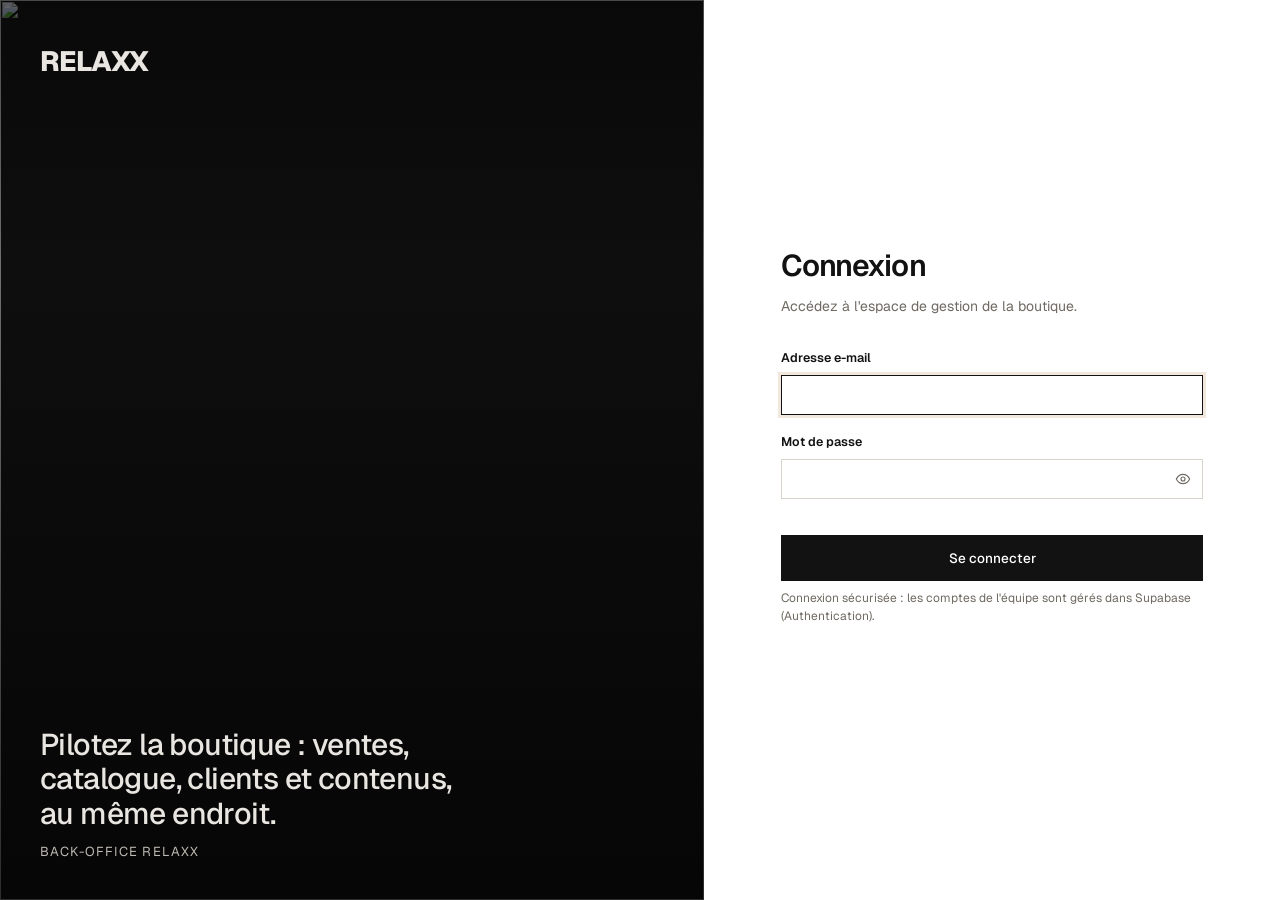
==== admin/index.html @ 0983b3f9 "Audit complet, back-office et connexion à Supabase - Back-office restauré (dossier admin/ de l'archi" ====
<!DOCTYPE html>
<html lang="fr" data-admin>
<head>
<meta charset="utf-8">
<meta name="viewport" content="width=device-width, initial-scale=1">
<meta name="robots" content="noindex, nofollow">
<title>Back-office — RELAXX</title>
<link rel="preconnect" href="https://fonts.googleapis.com">
<link rel="preconnect" href="https://fonts.gstatic.com" crossorigin>
<link href="https://fonts.googleapis.com/css2?family=Geist:wght@300;400;500;600;700;800&family=Geist+Mono:wght@400;500;600&display=swap" rel="stylesheet">
<link rel="stylesheet" href="admin.css">
</head>
<body>
<div id="app" aria-live="off"></div>
<div id="toasts" class="toasts" role="status" aria-live="polite"></div>

<script src="../relaxx-db.js"></script>
<script src="core.js"></script>
<script src="media.js"></script>
<script src="translate.js"></script>
<script src="views-sales.js"></script>
<script src="views-catalog.js"></script>
<script src="views-marketing.js"></script>
<script src="views-vitrine.js"></script>
<script src="views-instagram.js"></script>
<script src="views-settings.js"></script>
<script>RX.start();</script>
</body>
</html>
---- admin/admin.css ----
/* ==========================================================================
   RELAXX back office — same visual language as the store: Geist, black / bone,
   gold accent, square corners.
   ========================================================================== */
:root{
  --bg:#f5f4f1;--surface:#fff;--surface-2:#faf9f7;--line:#e7e3dc;--line-2:#d9d4cb;
  --text:#121212;--muted:#6f6a62;--faint:#a19b92;
  --accent:#c89564;--accent-ink:#8a5e33;--accent-soft:#f6ede3;
  --ink:#0e0e0e;--ink-text:#e9e6e2;--ink-muted:#8f8a82;--ink-line:#242424;
  --ok:#2f6b3a;--ok-soft:#e6f1e7;--warn:#9a6a12;--warn-soft:#fbf1dc;--bad:#b3261e;--bad-soft:#fbe6e4;
  --info:#285f8f;--info-soft:#e3eef8;--violet:#5b4a9b;--violet-soft:#ece8f8;--grey-soft:#efede9;
  --shadow:0 1px 2px rgba(0,0,0,.04),0 8px 24px -12px rgba(0,0,0,.12);
  --ease:cubic-bezier(.22,1,.36,1);
  --side:252px;--top:64px;
  color-scheme:light;
}
*{box-sizing:border-box}
[hidden]{display:none!important}
html,body{margin:0;height:100%}
body{background:var(--bg);color:var(--text);font:400 14px/1.5 Geist,system-ui,sans-serif;-webkit-font-smoothing:antialiased}
a{color:inherit}
button,input,select,textarea{font:inherit;color:inherit;border-radius:0}
button{cursor:pointer}
h1,h2,h3,h4{margin:0;font-weight:600;letter-spacing:-.01em}
p{margin:0}
.mono,.num{font-family:"Geist Mono",ui-monospace,monospace;font-variant-numeric:tabular-nums}
.num{white-space:nowrap}
.muted{color:var(--muted)}
.faint{color:var(--faint)}
.sr{position:absolute;width:1px;height:1px;overflow:hidden;clip:rect(0,0,0,0);white-space:nowrap}
:focus-visible{outline:2px solid var(--accent);outline-offset:2px}
::selection{background:var(--accent);color:#000}

/* ---------- login ---------- */
.login{display:grid;grid-template-columns:minmax(0,1.1fr) minmax(380px,.9fr);min-height:100vh}
.login-art{position:relative;overflow:hidden;background:#0e0e0e;color:#e9e6e2}
.login-art img{position:absolute;inset:0;width:100%;height:100%;object-fit:cover;opacity:.55}
.login-art-in{position:absolute;inset:0;display:flex;flex-direction:column;justify-content:space-between;padding:40px;background:linear-gradient(180deg,rgba(0,0,0,.35),rgba(0,0,0,0) 30%,rgba(0,0,0,.6))}
.login-brand{font-size:28px;font-weight:800;letter-spacing:-.04em}
.login-quote{max-width:440px;font-size:30px;font-weight:500;line-height:1.15;letter-spacing:-.02em}
.login-quote small{display:block;margin-top:14px;color:#bdb8b1;font-size:13px;font-weight:400;letter-spacing:.08em;text-transform:uppercase}
.login-panel{display:flex;flex-direction:column;justify-content:center;padding:48px clamp(24px,6vw,88px);background:var(--surface)}
.login-panel h1{font-size:30px;letter-spacing:-.03em}
.login-panel > p{margin:8px 0 32px;color:var(--muted)}
.login-form{display:flex;flex-direction:column;gap:18px}
.login-demo{margin-top:26px;padding:16px;border:1px dashed var(--line-2);background:var(--surface-2);font-size:13px}
.login-demo b{display:block;margin-bottom:6px}
.login-demo .btn{margin-top:10px}
.login-foot{margin-top:28px;color:var(--faint);font-size:12px}

/* ---------- shell ---------- */
.shell{display:grid;grid-template-columns:var(--side) minmax(0,1fr);min-height:100vh}
.side{position:sticky;top:0;display:flex;flex-direction:column;height:100vh;background:var(--ink);color:var(--ink-text);overflow:hidden}
.side-brand{display:flex;align-items:center;gap:12px;height:var(--top);padding:0 22px;border-bottom:1px solid var(--ink-line)}
.side-brand b{font-size:21px;font-weight:800;letter-spacing:-.045em}
.side-brand span{padding:3px 7px;border:1px solid #3a3a3a;color:var(--ink-muted);font-size:10px;font-weight:600;letter-spacing:.14em;text-transform:uppercase}
.side-nav{flex:1;overflow-y:auto;padding:14px 12px 20px;scrollbar-width:thin;scrollbar-color:#333 transparent}
.side-group{margin-top:18px}
.side-group:first-child{margin-top:4px}
.side-label{padding:0 10px 8px;color:#6f6a63;font-size:10.5px;font-weight:600;letter-spacing:.14em;text-transform:uppercase}
.side-link{position:relative;display:flex;align-items:center;gap:12px;height:38px;padding:0 10px;color:#c9c5bf;text-decoration:none;font-size:13.5px;transition:background-color .2s,color .2s}
.side-link svg{flex:none;width:18px;height:18px;opacity:.8}
.side-link:hover{background:#171717;color:#fff}
.side-link.is-active{background:#1d1d1d;color:#fff}
.side-link.is-active::before{content:"";position:absolute;left:0;top:8px;bottom:8px;width:2px;background:var(--accent)}
.side-count{margin-left:auto;min-width:22px;padding:1px 6px;background:var(--accent);color:#000;font-size:11px;font-weight:600;text-align:center}
.side-count.is-quiet{background:#262626;color:#bdb8b1}
.side-foot{padding:14px 22px 18px;border-top:1px solid var(--ink-line);font-size:12px;color:var(--ink-muted)}
.side-status{display:flex;align-items:center;gap:8px;color:#d9d5cf}
.dot{display:inline-block;width:8px;height:8px;background:var(--ok)}
.dot.is-warn{background:#e0a33a}
.main{min-width:0;display:flex;flex-direction:column}
.top{position:sticky;top:0;z-index:40;display:flex;align-items:center;gap:14px;height:var(--top);padding:0 28px;background:color-mix(in srgb,var(--bg) 88%,transparent);backdrop-filter:blur(10px);border-bottom:1px solid var(--line)}
.top-burger{display:none}
.top-search{display:flex;align-items:center;gap:10px;width:min(440px,100%);height:40px;padding:0 12px;border:1px solid var(--line);background:var(--surface);color:var(--muted);text-align:left}
.top-search:hover{border-color:var(--line-2)}
.top-search svg{width:16px;height:16px}
.top-search kbd{margin-left:auto}
kbd{padding:1px 6px;border:1px solid var(--line-2);background:var(--surface-2);color:var(--muted);font:500 11px "Geist Mono",monospace}
.top-r{display:flex;align-items:center;gap:8px;margin-left:auto}
.icon-btn{position:relative;display:grid;place-items:center;width:40px;height:40px;border:1px solid transparent;background:none;color:var(--text)}
.icon-btn:hover{border-color:var(--line);background:var(--surface)}
.icon-btn svg{width:19px;height:19px}
.icon-btn .badge-dot{position:absolute;top:1px;right:0;min-width:17px;height:17px;padding:0 4px;border:2px solid var(--surface);border-radius:9px;background:var(--bad);color:#fff;font-size:9.5px;font-weight:700;line-height:13px;text-align:center;pointer-events:none}
.me{display:flex;align-items:center;gap:10px;height:40px;padding:0 10px 0 4px;border:1px solid transparent;background:none}
.me:hover{border-color:var(--line);background:var(--surface)}
.avatar{display:grid;place-items:center;flex:none;width:32px;height:32px;background:var(--accent);color:#000;font-size:12px;font-weight:700}
.avatar.is-lg{width:56px;height:56px;font-size:18px}
.me-txt{text-align:left;line-height:1.2}
.me-txt b{display:block;font-size:13px;font-weight:600}
.me-txt span{color:var(--muted);font-size:11.5px}
.content{flex:1;width:100%;max-width:1480px;margin:0 auto;padding:28px 28px 60px}

/* ---------- page header ---------- */
.ph{display:flex;align-items:flex-end;justify-content:space-between;gap:20px;flex-wrap:wrap;margin-bottom:24px}
.ph h1{font-size:28px;letter-spacing:-.03em}
.ph p{margin-top:6px;color:var(--muted)}
.ph-actions{display:flex;align-items:center;gap:10px;flex-wrap:wrap}
.crumb{display:flex;align-items:center;gap:8px;margin-bottom:10px;color:var(--muted);font-size:13px}
.crumb a{text-decoration:none}
.crumb a:hover{color:var(--text)}

/* ---------- buttons & inputs ---------- */
.btn{display:inline-flex;align-items:center;justify-content:center;gap:8px;height:40px;padding:0 16px;border:1px solid var(--line-2);background:var(--surface);color:var(--text);font-size:13.5px;font-weight:500;white-space:nowrap;text-decoration:none;transition:background-color .2s,border-color .2s,color .2s}
.btn:hover{border-color:var(--text)}
.btn svg{width:16px;height:16px}
.btn.is-primary{border-color:var(--text);background:var(--text);color:var(--surface)}
.btn.is-primary:hover{opacity:.88}
.btn.is-accent{border-color:var(--accent);background:var(--accent);color:#000}
.btn.is-danger{border-color:var(--bad);background:var(--bad);color:#fff}
.btn.is-ghost-danger{color:var(--bad)}
.btn.is-ghost-danger:hover{border-color:var(--bad)}
.btn.is-sm{height:32px;padding:0 11px;font-size:12.5px}
.btn.is-block{width:100%}
.btn[disabled]{opacity:.45;cursor:not-allowed}
.link{padding:0;border:0;background:none;color:var(--text);text-decoration:underline;text-underline-offset:3px;text-decoration-color:var(--line-2)}
.link:hover{text-decoration-color:currentColor}
.field{display:flex;flex-direction:column;gap:7px;min-width:0}
.field > span,.field legend{font-size:12.5px;font-weight:600;color:var(--text)}
.field small{color:var(--muted);font-size:12px}
.input,.select,.textarea{width:100%;height:40px;padding:0 12px;border:1px solid var(--line-2);background:var(--surface);color:var(--text);transition:border-color .2s,box-shadow .2s}
.textarea{height:auto;min-height:110px;padding:10px 12px;line-height:1.55;resize:vertical}
.select{padding-right:34px;-webkit-appearance:none;appearance:none;background:var(--surface) url("data:image/svg+xml,%3Csvg xmlns='http://www.w3.org/2000/svg' viewBox='0 0 12 12'%3E%3Cpath d='m3 4.5 3 3 3-3' fill='none' stroke='%23888' stroke-width='1.4'/%3E%3C/svg%3E") no-repeat right 11px center/12px}
.input:focus,.select:focus,.textarea:focus{outline:none;border-color:var(--text);box-shadow:0 0 0 3px color-mix(in srgb,var(--accent) 22%,transparent)}
.input[aria-invalid="true"],.textarea[aria-invalid="true"]{border-color:var(--bad)}
.input-wrap{position:relative;display:flex;align-items:center}
.input-wrap svg{position:absolute;left:11px;width:16px;height:16px;color:var(--muted);pointer-events:none}
.input-wrap .input{padding-left:34px}
.input-suffix{position:relative}
.input-suffix .input{padding-right:64px}
.input-suffix span{position:absolute;right:12px;top:50%;transform:translateY(-50%);color:var(--muted);font-size:12px;font-weight:600}
.err{color:var(--bad);font-size:12px}
.form-grid{display:grid;grid-template-columns:repeat(2,minmax(0,1fr));gap:18px 20px}
.form-grid .full{grid-column:1/-1}
.form-grid.is-3{grid-template-columns:repeat(3,minmax(0,1fr))}
.switch{position:relative;display:inline-flex;align-items:center;gap:12px;cursor:pointer;user-select:none}
.switch input{position:absolute;opacity:0;width:1px;height:1px}
.switch i{position:relative;flex:none;width:40px;height:22px;background:var(--line-2);transition:background-color .2s}
.switch i::after{content:"";position:absolute;top:3px;left:3px;width:16px;height:16px;background:#fff;transition:transform .25s var(--ease)}
.switch input:checked + i{background:var(--ok)}
.switch input:checked + i::after{transform:translateX(18px)}
.switch input:focus-visible + i{outline:2px solid var(--accent);outline-offset:2px}
.switch b{font-weight:500}
.check{display:inline-flex;align-items:center;gap:8px;cursor:pointer}
.check input{width:16px;height:16px;margin:0;accent-color:var(--text)}
.seg{display:inline-flex;border:1px solid var(--line-2);background:var(--surface)}
.seg button{height:34px;padding:0 13px;border:0;border-right:1px solid var(--line);background:none;color:var(--muted);font-size:12.5px;font-weight:500}
.seg button:last-child{border-right:0}
.seg button[aria-pressed="true"]{background:var(--text);color:var(--surface)}

/* ---------- cards & layout ---------- */
.grid{display:grid;gap:18px}
.g-2{grid-template-columns:repeat(2,minmax(0,1fr))}
.g-3{grid-template-columns:repeat(3,minmax(0,1fr))}
.g-4{grid-template-columns:repeat(4,minmax(0,1fr))}
.g-main{grid-template-columns:minmax(0,1fr) 360px}
.g-main-wide{grid-template-columns:minmax(0,1fr) 400px}
.span-2{grid-column:span 2}
.card{border:1px solid var(--line);background:var(--surface)}
.card-h{display:flex;align-items:center;justify-content:space-between;gap:12px;min-height:56px;padding:14px 18px;border-bottom:1px solid var(--line)}
.card-h h2,.card-h h3{font-size:15px}
.card-h p{color:var(--muted);font-size:12.5px}
.card-b{padding:18px}
.card-b.is-flush{padding:0}
.card-f{display:flex;justify-content:flex-end;gap:10px;padding:14px 18px;border-top:1px solid var(--line);background:var(--surface-2)}
.stack{display:flex;flex-direction:column;gap:18px}
.row{display:flex;align-items:center;gap:10px}
.row.is-between{justify-content:space-between}
.row.is-wrap{flex-wrap:wrap}
.hr{height:1px;margin:16px 0;background:var(--line)}
.kv{display:grid;grid-template-columns:130px minmax(0,1fr);gap:10px 14px;font-size:13.5px}
.kv dt{color:var(--muted)}
.kv dd{margin:0;overflow-wrap:anywhere}

/* ---------- KPI ---------- */
.kpi{position:relative;display:flex;flex-direction:column;gap:6px;min-height:132px;padding:18px;border:1px solid var(--line);background:var(--surface);overflow:hidden}
.kpi-l{display:flex;align-items:center;gap:8px;color:var(--muted);font-size:12.5px;font-weight:500}
.kpi-l svg{width:16px;height:16px}
.kpi-v{font-size:27px;font-weight:600;letter-spacing:-.03em;line-height:1.15}
.kpi-v small{color:var(--muted);font-size:14px;font-weight:500;letter-spacing:0}
.kpi-d{display:flex;align-items:center;gap:6px;font-size:12px;color:var(--muted)}
.delta{display:inline-flex;align-items:center;gap:3px;padding:1px 6px;font-weight:600;font-size:12px}
.delta.is-up{background:var(--ok-soft);color:var(--ok)}
.delta.is-down{background:var(--bad-soft);color:var(--bad)}
.delta.is-flat{background:var(--grey-soft);color:var(--muted)}
.kpi-spark{position:absolute;right:0;bottom:0;width:48%;height:54px;opacity:.9}
.kpi.is-ink{border-color:var(--ink);background:var(--ink);color:var(--ink-text)}
.kpi.is-ink .kpi-l,.kpi.is-ink .kpi-d{color:#a8a39b}

/* ---------- badges ---------- */
.badge{display:inline-flex;align-items:center;gap:6px;height:24px;padding:0 9px;font-size:12px;font-weight:600;white-space:nowrap}
.badge::before{content:"";width:6px;height:6px;background:currentColor}
.badge.is-plain::before{display:none}
.t-warn{background:var(--warn-soft);color:var(--warn)}
.t-info{background:var(--info-soft);color:var(--info)}
.t-accent{background:var(--accent-soft);color:var(--accent-ink)}
.t-violet{background:var(--violet-soft);color:var(--violet)}
.t-ok{background:var(--ok-soft);color:var(--ok)}
.t-bad{background:var(--bad-soft);color:var(--bad)}
.t-muted{background:var(--grey-soft);color:var(--muted)}
.t-ink{background:var(--text);color:var(--surface)}
.chip{display:inline-flex;align-items:center;gap:6px;height:26px;padding:0 9px;border:1px solid var(--line-2);background:var(--surface);font-size:12px}
.stars{display:inline-flex;gap:1px;color:var(--accent);font-size:13px;letter-spacing:1px;white-space:nowrap}
.stars i{color:var(--line-2);font-style:normal}

/* ---------- tables ---------- */
.toolbar{display:flex;align-items:center;gap:10px;flex-wrap:wrap;padding:14px 18px;border-bottom:1px solid var(--line)}
.toolbar .input-wrap{flex:1 1 260px;max-width:380px}
.toolbar .select{width:auto;min-width:150px}
.tabs{display:flex;gap:2px;padding:0 12px;border-bottom:1px solid var(--line);overflow-x:auto;scrollbar-width:none}
.tabs button{position:relative;display:flex;align-items:center;gap:8px;height:48px;padding:0 12px;border:0;background:none;color:var(--muted);font-weight:500;white-space:nowrap}
.tabs button:hover{color:var(--text)}
.tabs button[aria-selected="true"]{color:var(--text)}
.tabs button[aria-selected="true"]::after{content:"";position:absolute;left:8px;right:8px;bottom:-1px;height:2px;background:var(--text)}
.tabs .n{padding:0 6px;background:var(--grey-soft);color:var(--muted);font-size:11.5px;font-weight:600}
.table-wrap{overflow-x:auto}
table.t{width:100%;border-collapse:collapse;font-size:13.5px}
.t th{position:sticky;top:0;height:42px;padding:0 14px;border-bottom:1px solid var(--line);background:var(--surface-2);color:var(--muted);font-size:11.5px;font-weight:600;letter-spacing:.06em;text-align:left;text-transform:uppercase;white-space:nowrap}
.t th.is-sort{cursor:pointer;user-select:none}
.t th.is-sort:hover{color:var(--text)}
.t th .arr{margin-left:4px;opacity:.7}
.t td{height:58px;padding:8px 14px;border-bottom:1px solid var(--line);vertical-align:middle}
.t tbody tr{transition:background-color .15s}
.t tbody tr.is-link{cursor:pointer}
.t tbody tr:hover{background:var(--surface-2)}
.t tbody tr.is-sel{background:var(--accent-soft)}
.t .r{text-align:right}
.t .num,.t td.r{white-space:nowrap}
.t .c{text-align:center}
.t .w0{width:1%;white-space:nowrap}
.t tr:last-child td{border-bottom:0}
.cell{display:flex;align-items:center;gap:12px;min-width:0}
.cell b{display:block;font-weight:600;white-space:nowrap;overflow:hidden;text-overflow:ellipsis}
.cell small{display:block;color:var(--muted);font-size:12px;white-space:nowrap;overflow:hidden;text-overflow:ellipsis}
.cell-txt{min-width:0}
.thumb{flex:none;width:40px;height:50px;object-fit:cover;background:var(--grey-soft)}
.thumb.is-sm{width:32px;height:40px}
.thumb.is-lg{width:64px;height:80px}
.empty{padding:56px 24px;color:var(--muted);text-align:center}
.empty svg{width:34px;height:34px;margin-bottom:10px;opacity:.5}
.empty b{display:block;margin-bottom:4px;color:var(--text);font-size:15px}
.pager{display:flex;align-items:center;justify-content:space-between;gap:12px;padding:12px 18px;border-top:1px solid var(--line);color:var(--muted);font-size:13px}
.pager-btns{display:flex;gap:6px}
.bulk{display:flex;align-items:center;gap:10px;flex-wrap:wrap;padding:10px 18px;border-bottom:1px solid var(--line);background:var(--accent-soft);font-size:13px}
.bulk[hidden]{display:none}
.bulk b{margin-right:6px}
.stock-pill{display:inline-flex;min-width:34px;justify-content:center;padding:2px 6px;font:600 12px "Geist Mono",monospace}

/* ---------- lists ---------- */
.list{margin:0;padding:0;list-style:none}
.list > li{display:flex;align-items:center;gap:12px;padding:12px 18px;border-bottom:1px solid var(--line)}
.list > li:last-child{border-bottom:0}
.list .grow{flex:1;min-width:0}
.todo{display:flex;align-items:center;gap:14px;width:100%;padding:14px 18px;border:0;border-bottom:1px solid var(--line);background:none;text-align:left;text-decoration:none;transition:background-color .15s}
.todo:hover{background:var(--surface-2)}
.todo:last-child{border-bottom:0}
.todo-n{display:grid;place-items:center;flex:none;min-width:40px;height:40px;padding:0 8px;font:600 16px "Geist Mono",monospace}
.todo b{display:block;font-weight:600}
.todo small{color:var(--muted);font-size:12.5px}
.todo .arrow{margin-left:auto;color:var(--faint)}
.bar-row{display:grid;grid-template-columns:130px minmax(0,1fr) 110px;align-items:center;gap:12px;padding:8px 0;font-size:13px}
.bar-row .bar{height:8px;background:var(--grey-soft);overflow:hidden}
.bar-row .bar i{display:block;height:100%;background:var(--text)}
.bar-row .v{text-align:right}
.legend{display:flex;flex-wrap:wrap;gap:8px 16px;font-size:12.5px;color:var(--muted)}
.legend span{display:inline-flex;align-items:center;gap:7px}
.legend i{width:10px;height:10px}

/* ---------- timeline ---------- */
.tl{position:relative;margin:0;padding:0 0 0 22px;list-style:none}
.tl::before{content:"";position:absolute;left:5px;top:6px;bottom:6px;width:1px;background:var(--line-2)}
.tl li{position:relative;padding:0 0 18px}
.tl li:last-child{padding-bottom:0}
.tl li::before{content:"";position:absolute;left:-21px;top:5px;width:9px;height:9px;border:2px solid var(--surface);background:var(--muted);box-shadow:0 0 0 1px var(--line-2)}
.tl li.is-on::before{background:var(--accent)}
.tl li.is-note::before{background:var(--info)}
.tl b{font-weight:600}
.tl small{display:block;color:var(--muted);font-size:12px}
.tl p{margin-top:6px;padding:10px 12px;background:var(--surface-2);border:1px solid var(--line);font-size:13px;white-space:pre-line}

/* ---------- charts ---------- */
.chart{position:relative;width:100%}
.chart svg{display:block;width:100%;height:100%;overflow:visible}
.chart .grid-l{stroke:var(--line);stroke-width:1}
.chart .axis{fill:var(--faint);font:500 11px "Geist Mono",monospace}
.chart .hover-l{stroke:var(--text);stroke-width:1;stroke-dasharray:3 3}
.chart-tip{position:absolute;z-index:5;min-width:150px;padding:10px 12px;border:1px solid var(--line-2);background:var(--surface);box-shadow:var(--shadow);font-size:12.5px;pointer-events:none;transform:translate(-50%,-110%);opacity:0;transition:opacity .12s}
.chart-tip.is-on{opacity:1}
.chart-tip b{display:block;margin-bottom:4px}
.chart-tip div{display:flex;justify-content:space-between;gap:14px}
.donut-wrap{display:grid;grid-template-columns:150px minmax(0,1fr);align-items:center;gap:22px}
.donut-center{font-size:12px;fill:var(--muted);text-anchor:middle}
.donut-total{font:600 18px Geist,sans-serif;fill:var(--text);text-anchor:middle}

/* ---------- overlays ---------- */
.scrim{position:fixed;inset:0;z-index:200;background:rgba(10,10,10,.45);opacity:0;transition:opacity .25s}
.scrim.is-on{opacity:1}
.modal{position:fixed;left:50%;top:50%;z-index:210;display:flex;flex-direction:column;width:min(560px,calc(100vw - 32px));max-height:calc(100vh - 48px);border:1px solid var(--line);background:var(--surface);box-shadow:var(--shadow);transform:translate(-50%,-46%);opacity:0;transition:transform .3s var(--ease),opacity .2s}
.modal.is-lg{width:min(860px,calc(100vw - 32px))}
.modal.is-on{transform:translate(-50%,-50%);opacity:1}
.modal-h{display:flex;align-items:center;justify-content:space-between;gap:12px;padding:18px 20px;border-bottom:1px solid var(--line)}
.modal-h h2{font-size:17px}
.modal-b{padding:20px;overflow-y:auto}
.modal-f{display:flex;justify-content:flex-end;gap:10px;padding:14px 20px;border-top:1px solid var(--line);background:var(--surface-2)}
.menu{position:fixed;z-index:220;min-width:220px;padding:6px;border:1px solid var(--line);background:var(--surface);box-shadow:var(--shadow)}
.menu a,.menu button{display:flex;align-items:center;gap:10px;width:100%;height:36px;padding:0 10px;border:0;background:none;text-align:left;text-decoration:none;font-size:13.5px}
.menu a:hover,.menu button:hover{background:var(--surface-2)}
.menu svg{width:16px;height:16px;color:var(--muted)}
.menu hr{margin:6px 0;border:0;border-top:1px solid var(--line)}
.menu .menu-h{padding:8px 10px 10px;border-bottom:1px solid var(--line);margin-bottom:6px}
.menu .menu-h b{display:block}
.menu .menu-h span{color:var(--muted);font-size:12px}
.notif{width:380px;max-height:70vh;overflow:auto;padding:0}
.notif-h{display:flex;justify-content:space-between;align-items:center;padding:14px 16px;border-bottom:1px solid var(--line)}
.notif a{height:auto;align-items:flex-start;padding:12px 16px;border-bottom:1px solid var(--line)}
.notif a:last-child{border-bottom:0}
.notif .ic{display:grid;place-items:center;flex:none;width:32px;height:32px}
.notif small{display:block;color:var(--muted);font-size:12px}
.toasts{position:fixed;right:20px;bottom:20px;z-index:300;display:flex;flex-direction:column;gap:10px;pointer-events:none}
.toast{display:flex;align-items:center;gap:12px;min-width:280px;max-width:420px;padding:13px 16px;background:var(--ink);color:var(--ink-text);box-shadow:var(--shadow);font-size:13.5px;pointer-events:auto;animation:toast-in .35s var(--ease)}
.toast.is-out{animation:toast-out .25s ease forwards}
.toast i{flex:none;width:8px;height:8px;background:var(--ok)}
.toast.is-bad i{background:var(--bad)}
.toast.is-info i{background:var(--accent)}
.toast a{margin-left:auto;color:var(--accent);font-weight:600;text-decoration:none}
@keyframes toast-in{from{opacity:0;transform:translateY(10px)}}
@keyframes toast-out{to{opacity:0;transform:translateY(6px)}}
.palette{top:14vh;transform:translate(-50%,-10px);width:min(640px,calc(100vw - 32px))}
.palette.is-on{transform:translate(-50%,0)}
.palette-in{display:flex;align-items:center;gap:10px;padding:0 16px;border-bottom:1px solid var(--line)}
.palette-in svg{width:18px;height:18px;color:var(--muted)}
.palette-in input{flex:1;height:56px;border:0;background:none;font-size:16px;outline:none}
.palette-list{max-height:52vh;overflow-y:auto;padding:6px}
.palette-g{padding:10px 10px 6px;color:var(--faint);font-size:11px;font-weight:600;letter-spacing:.12em;text-transform:uppercase}
.palette-list a{display:flex;align-items:center;gap:12px;padding:9px 10px;text-decoration:none}
.palette-list a[aria-selected="true"]{background:var(--surface-2);box-shadow:inset 2px 0 0 var(--accent)}
.palette-list a small{margin-left:auto;color:var(--muted);font-size:12px}

/* ---------- product editor ---------- */
.img-drop{position:relative;display:grid;grid-template-columns:150px minmax(0,1fr);gap:18px;align-items:start}
.img-prev{width:150px;aspect-ratio:4/5;object-fit:cover;background:var(--grey-soft)}
.img-picks{display:grid;grid-template-columns:repeat(auto-fill,minmax(52px,1fr));gap:6px;max-height:172px;overflow:auto}
.img-picks button{padding:0;border:2px solid transparent;background:none;aspect-ratio:4/5}
.img-picks button[aria-pressed="true"]{border-color:var(--accent)}
.img-picks img{width:100%;height:100%;object-fit:cover}
.sizes{display:grid;grid-template-columns:repeat(auto-fill,minmax(86px,1fr));gap:10px}
.size-in{display:flex;flex-direction:column;gap:6px}
.size-in span{font:600 12px "Geist Mono",monospace;color:var(--muted)}
.preview-card{border:1px solid var(--line);background:#fff;color:#111}
.preview-card img{display:block;width:100%;aspect-ratio:320/390;object-fit:cover}
.preview-card .pc-info{padding:18px 10px 16px;text-align:center}
.preview-card .pc-name{font-size:12.5px;font-weight:500;letter-spacing:.2em;text-transform:uppercase}
.preview-card .pc-price{margin-top:8px;color:#5f5f5f;font-size:12px;letter-spacing:.14em}
.preview-card .pc-price s{margin-left:6px;color:#a9a9a9}
.preview-card .pc-tag{position:absolute;top:12px;left:12px;padding:6px 10px;background:#000;color:#fff;font-size:10.5px;font-weight:600;text-transform:uppercase}
.margin-box{display:flex;flex-wrap:wrap;gap:12px 22px;padding:12px 14px;background:var(--surface-2);border:1px solid var(--line);font-size:13px}
.margin-box b{display:block;font-size:16px}
.sticky-save{position:sticky;bottom:0;z-index:30;display:flex;align-items:center;justify-content:space-between;gap:12px;margin-top:22px;padding:14px 18px;border:1px solid var(--line);background:color-mix(in srgb,var(--surface) 92%,transparent);backdrop-filter:blur(8px);box-shadow:var(--shadow)}
.sticky-save[hidden]{display:none}

/* ---------- inventory ---------- */
.inv-in{width:64px;height:34px;padding:0 6px;border:1px solid var(--line-2);background:var(--surface);text-align:center;font:500 13px "Geist Mono",monospace}
.inv-in.is-zero{border-color:var(--bad);color:var(--bad)}
.inv-in.is-low{border-color:var(--warn);color:var(--warn)}
.inv-in.is-dirty{box-shadow:inset 0 -2px 0 var(--accent)}
.inv-na{color:var(--faint);text-align:center}

/* ---------- reviews ---------- */
.rev{display:grid;grid-template-columns:64px minmax(0,1fr) auto;gap:16px;padding:18px;border-bottom:1px solid var(--line)}
.rev:last-child{border-bottom:0}
.rev h3{margin:6px 0 4px;font-size:15px}
.rev-text{color:var(--text);font-size:13.5px;line-height:1.6;white-space:pre-line}
.rev-meta{margin-top:8px;color:var(--muted);font-size:12.5px}
.rev-reply{margin-top:12px;padding:10px 12px;border-left:2px solid var(--accent);background:var(--surface-2);font-size:13px}
.rev-reply b{display:block;margin-bottom:3px;font-size:12px;letter-spacing:.06em;text-transform:uppercase;color:var(--accent-ink)}
.rev-actions{display:flex;flex-direction:column;gap:6px;align-items:stretch;min-width:140px}

/* ---------- settings ---------- */
.set-grid{grid-template-columns:220px minmax(0,1fr);align-items:start}
.set-nav{position:sticky;top:calc(var(--top) + 20px);display:flex;flex-direction:column;border:1px solid var(--line);background:var(--surface)}
.set-nav a{display:flex;align-items:center;gap:10px;padding:12px 14px;border-bottom:1px solid var(--line);text-decoration:none;font-size:13.5px}
.set-nav a:last-child{border-bottom:0}
.set-nav a:hover{background:var(--surface-2)}
.set-nav a.is-on{box-shadow:inset 2px 0 0 var(--accent);font-weight:600}
.method{display:grid;grid-template-columns:44px minmax(0,1fr) auto;gap:16px;align-items:start;padding:18px;border-bottom:1px solid var(--line)}
.method:last-child{border-bottom:0}
.method-ic{display:grid;place-items:center;width:44px;height:44px;background:var(--surface-2);border:1px solid var(--line);font:700 11px "Geist Mono",monospace}
.method h3{font-size:14.5px}
.method p{color:var(--muted);font-size:13px;margin-top:3px}
.method .sub{display:flex;flex-wrap:wrap;gap:16px;margin-top:14px}
.perm-t td,.perm-t th{text-align:center}
.perm-t td:first-child,.perm-t th:first-child{text-align:left}
.yes{color:var(--ok);font-weight:700}
.no{color:var(--faint)}
.part{color:var(--warn);font-weight:600}
.notice{display:flex;gap:12px;padding:14px 16px;border:1px solid var(--line);background:var(--surface-2);font-size:13px;line-height:1.55}
.notice svg{flex:none;width:18px;height:18px;margin-top:1px;color:var(--accent)}
.notice.is-warn{border-color:color-mix(in srgb,var(--warn) 40%,var(--line));background:var(--warn-soft)}
.notice.is-warn svg{color:var(--warn)}
.ann-preview{display:flex;justify-content:center;align-items:center;height:34px;background:#0e0e0e;color:#e9e6e2;font:500 11.5px Geist,sans-serif;letter-spacing:.08em;text-transform:uppercase}
.progress{height:6px;background:var(--grey-soft);overflow:hidden}
.progress i{display:block;height:100%;background:var(--text)}

/* ---------- invoice (print) ---------- */
.invoice{padding:8px;color:#111;background:#fff;font-size:13px}
.invoice-h{display:flex;justify-content:space-between;gap:20px;padding-bottom:18px;border-bottom:2px solid #111}
.invoice-h b.brand{font-size:26px;font-weight:800;letter-spacing:-.04em}
.invoice table{width:100%;margin-top:18px;border-collapse:collapse}
.invoice th,.invoice td{padding:9px 6px;border-bottom:1px solid #ddd;text-align:left}
.invoice .r{text-align:right}
.invoice-tot{width:280px;margin:14px 0 0 auto}
.invoice-tot div{display:flex;justify-content:space-between;padding:4px 0}
.invoice-tot .big{margin-top:6px;padding-top:8px;border-top:2px solid #111;font-size:16px;font-weight:700}
@media print{
  body.printing > *:not(.print-root){display:none!important}
  body.printing .print-root{display:block!important;position:static}
  body.printing{background:#fff}
}
.print-root{display:none}

/* ---------- responsive ---------- */
@media (max-width:1280px){.g-4{grid-template-columns:repeat(2,minmax(0,1fr))}.g-main,.g-main-wide{grid-template-columns:minmax(0,1fr)}}
@media (max-width:1024px){
  .shell{grid-template-columns:minmax(0,1fr)}
  .side{position:fixed;left:0;top:0;z-index:150;width:var(--side);transform:translateX(-100%);transition:transform .3s var(--ease)}
  .shell.nav-open .side{transform:none;box-shadow:var(--shadow)}
  .shell.nav-open::after{content:"";position:fixed;inset:0;z-index:140;background:rgba(0,0,0,.4)}
  .top-burger{display:grid}
  .g-3{grid-template-columns:minmax(0,1fr)}
  .login{grid-template-columns:minmax(0,1fr)}
  .login-art{display:none}
}
@media (max-width:760px){
  .content{padding:20px 14px 60px}
  .top{padding:0 12px}
  .top-search span,.top-search kbd,.me-txt,.top-r .btn span{display:none}
  .top-r{gap:2px}
  .top-r .btn{padding:0 10px}
  .top-search{width:40px;padding:0;justify-content:center;border-color:transparent;background:none}
  .g-2,.g-4,.form-grid,.form-grid.is-3,.set-grid{grid-template-columns:minmax(0,1fr)}
  .set-nav{position:static}
  .span-2{grid-column:auto}
  .ph h1{font-size:23px}
  .donut-wrap{grid-template-columns:minmax(0,1fr)}
  .rev{grid-template-columns:48px minmax(0,1fr)}
  .rev-actions{grid-column:1/-1;flex-direction:row;flex-wrap:wrap}
  .img-drop{grid-template-columns:minmax(0,1fr)}
  .bar-row{grid-template-columns:90px minmax(0,1fr) 90px}
  .notif{width:calc(100vw - 24px)}
}
@media (prefers-reduced-motion:reduce){*{animation-duration:.01ms!important;transition-duration:.01ms!important}}

/* ---------- Vitrine › Instagram ---------- */
.ig-steps{margin:0;padding-left:20px;display:flex;flex-direction:column;gap:10px;font-size:13.5px;line-height:1.6;color:var(--muted)}
.ig-steps b{color:var(--text)}
.ig-steps a{color:var(--text);text-decoration:underline;text-underline-offset:3px}
[data-ig-mode]{flex-wrap:wrap;max-width:100%;align-self:flex-start}
[data-ig-mode] button{height:auto;min-height:34px;padding:7px 13px;text-align:left}
.ig-meta{display:grid;grid-template-columns:repeat(3,minmax(0,1fr));gap:1px;background:var(--line);border:1px solid var(--line)}
.ig-meta > *{display:flex;flex-direction:column;gap:6px;padding:12px 14px;background:var(--surface);min-width:0}
.ig-meta span{font-size:12px;color:var(--muted)}
.ig-meta b{font-weight:600}
.ig-meta .select{height:34px}
.ig-posts{display:grid;grid-template-columns:repeat(auto-fill,minmax(150px,1fr));gap:12px}
.ig-post{border:1px solid var(--line);background:var(--surface);min-width:0}
.ig-post.is-hidden .ig-post-img img{opacity:.3;filter:grayscale(1)}
.ig-post-img{position:relative;display:block;aspect-ratio:1;background:var(--grey-soft);overflow:hidden}
.ig-post-img img{width:100%;height:100%;object-fit:cover;transition:opacity .2s}
.ig-pos{position:absolute;top:6px;left:6px;display:grid;place-items:center;min-width:22px;height:22px;padding:0 5px;background:var(--text);color:var(--surface);font-size:11.5px;font-weight:700}
.ig-post-b{padding:8px 10px 10px}
.ig-cap{margin:4px 0 0;font-size:12px;line-height:1.45;color:var(--muted);display:-webkit-box;-webkit-line-clamp:2;-webkit-box-orient:vertical;overflow:hidden}
.ig-slot{display:grid;grid-template-columns:18px 92px minmax(0,1fr);gap:14px;align-items:start;padding:16px 0;border-top:1px solid var(--line)}
.ig-slot:first-child{padding-top:0;border-top:0}
.ig-slot:last-child{padding-bottom:0}
.ig-slot > img{width:92px;height:96px;object-fit:cover;background:var(--grey-soft)}
.ig-slot .row .input{flex:1;min-width:0}
.ig-ls{align-self:flex-start;padding:3px 8px;font-size:12px;line-height:1.45}
.ig-ls.t-muted{background:none;padding-left:0}
.ig-strip{display:grid;grid-template-columns:repeat(5,minmax(0,1fr));gap:2px;background:#000}
.ig-strip a{position:relative;display:block;aspect-ratio:1/1.05;overflow:hidden}
.ig-strip img{width:100%;height:100%;object-fit:cover;transition:transform .4s var(--ease)}
.ig-strip a:hover img{transform:scale(1.05)}
.ig-strip span{position:absolute;left:0;right:0;bottom:0;padding:6px;background:rgba(0,0,0,.72);color:#fff;font-size:10.5px;font-weight:600;letter-spacing:.08em;text-transform:uppercase;text-align:center}
@media (max-width:767px){
  .ig-meta{grid-template-columns:minmax(0,1fr)}
  [data-ig-mode]{flex-direction:column;align-self:stretch}
  [data-ig-mode] button{border-right:0;border-bottom:1px solid var(--line)}
  [data-ig-mode] button:last-child{border-bottom:0}
  .ig-slot{grid-template-columns:64px minmax(0,1fr)}
  .ig-slot > span{display:none}
  .ig-slot > img{width:64px;height:72px}
  .ig-slot .row{flex-wrap:wrap}
  .ig-slot .row .input{flex-basis:100%}
  .ig-strip{grid-template-columns:repeat(3,minmax(0,1fr))}
}

/* ---------- media picker ---------- */
.mp{display:flex;flex-direction:column;gap:16px}
.mp-tabs{align-self:flex-start;flex-wrap:wrap;max-width:100%}
.mp-tabs small{font-size:11px;opacity:.7}
.mp-drop{display:flex;flex-direction:column;align-items:center;justify-content:center;gap:10px;min-height:260px;padding:28px 20px;border:1.5px dashed var(--line-2);background:var(--surface-2);text-align:center;cursor:pointer;transition:border-color .2s,background-color .2s}
.mp-drop:hover,.mp-drop.is-over{border-color:var(--accent);background:var(--accent-soft)}
.mp-drop > svg{width:34px;height:34px;color:var(--muted)}
.mp-drop b{font-size:15px}
.mp-drop > span:not(.btn){font-size:12px;color:var(--muted)}
.mp-drop small{max-width:520px;font-size:12.5px;line-height:1.55;color:var(--muted)}
.mp-drop small.muted{font-size:11.5px}
.mp-status{display:flex;align-items:center;gap:10px;padding:10px 12px;border:1px solid var(--line);font-size:13px}
.mp-status.is-bad{border-color:var(--bad);color:var(--bad)}
.mp-status.is-ok{border-color:var(--ok)}
.mp-spin{width:16px;height:16px;border:2px solid var(--line-2);border-top-color:var(--text);border-radius:50%;animation:mpspin .8s linear infinite}
@keyframes mpspin{to{transform:rotate(360deg)}}
.mp-grid{display:grid;grid-template-columns:repeat(auto-fill,minmax(130px,1fr));gap:12px;max-height:56vh;overflow:auto;padding:2px}
.mp-grid.is-small{grid-template-columns:repeat(auto-fill,minmax(92px,1fr));max-height:none;gap:8px}
.mp-grid > .empty{grid-column:1/-1}
.mp-item{position:relative;display:block;width:100%;padding:0;border:2px solid transparent;background:var(--grey-soft);aspect-ratio:4/5;overflow:hidden;cursor:pointer}
.mp-item:hover{border-color:var(--line-2)}
.mp-item[aria-pressed="true"]{border-color:var(--accent)}
.mp-item img,.mp-item video{width:100%;height:100%;object-fit:cover;display:block}
.mp-noimg{display:grid;place-items:center;width:100%;height:100%;color:var(--muted)}
.mp-badge{position:absolute;left:6px;bottom:6px;display:inline-flex;align-items:center;gap:3px;padding:2px 6px;background:rgba(0,0,0,.72);color:#fff;font-size:11px;font-weight:600}
.mp-lib-item{position:relative;min-width:0}
.mp-meta{display:flex;flex-direction:column;gap:1px;padding-top:6px;min-width:0}
.mp-meta span{overflow:hidden;white-space:nowrap;text-overflow:ellipsis;font-size:12px}
.mp-meta small{font-size:11px;color:var(--muted)}
.mp-del{position:absolute;top:6px;right:6px;width:28px;height:28px;background:rgba(255,255,255,.92);color:#111;opacity:0;transition:opacity .2s}
.mp-lib-item:hover .mp-del,.mp-del:focus-visible{opacity:1}
@media (hover:none){.mp-del{opacity:1}}
.media-field{display:grid;grid-template-columns:120px minmax(0,1fr);gap:14px;align-items:start}
.media-field .mf-thumb{position:relative;width:120px;aspect-ratio:4/5;background:var(--grey-soft);overflow:hidden}
.media-field .mf-thumb img,.media-field .mf-thumb video{width:100%;height:100%;object-fit:cover;display:block}
.media-field .mf-kind{position:absolute;left:6px;bottom:6px;padding:2px 6px;background:rgba(0,0,0,.72);color:#fff;font-size:10.5px;font-weight:600;letter-spacing:.06em;text-transform:uppercase}
.media-field.is-drop .mf-thumb{outline:2px dashed var(--accent);outline-offset:3px}
@media (max-width:767px){.media-field{grid-template-columns:84px minmax(0,1fr)}.media-field .mf-thumb{width:84px}.mp-drop{min-height:200px}}
.img-drop.is-over .img-prev{outline:2px dashed var(--accent);outline-offset:3px}
.ig-slot.is-drop > img{outline:2px dashed var(--accent);outline-offset:3px}

/* ---------- product colours ---------- */
.var-list{display:flex;flex-direction:column;border:1px solid var(--line)}
.var-row{display:grid;grid-template-columns:44px minmax(0,1.2fr) minmax(0,1.3fr) auto;gap:14px;align-items:end;padding:12px 14px;border-top:1px solid var(--line)}
.var-row:first-child{border-top:0}
.var-swatch{position:relative;display:block;width:40px;height:40px;border-radius:50%;background:var(--c);box-shadow:inset 0 0 0 1px rgba(0,0,0,.12);cursor:pointer;overflow:hidden}
.var-swatch input{position:absolute;inset:0;width:100%;height:100%;opacity:0;cursor:pointer}
.var-swatch:focus-within{outline:2px solid var(--accent);outline-offset:3px}
.var-nophoto{display:inline-flex;align-items:center;height:32px;padding:0 8px;border:1px dashed var(--line-2);color:var(--muted);font-size:12px;white-space:nowrap}
.var-actions{display:flex;gap:4px;align-self:end}
.var-add{display:flex;flex-direction:column;gap:10px;margin-top:12px}
.var-add > .btn{align-self:flex-start}
.var-palette{display:flex;flex-wrap:wrap;align-items:center;gap:6px;font-size:12px}
.var-chip{display:inline-flex;align-items:center;gap:6px;height:28px;padding:0 10px;border:1px solid var(--line-2);background:var(--surface);font-size:12px}
.var-chip:hover{border-color:var(--text)}
.var-chip:disabled{opacity:.4;cursor:default}
.var-chip i,.var-dot{display:inline-block;width:12px;height:12px;border-radius:50%;background:var(--c);box-shadow:inset 0 0 0 1px rgba(0,0,0,.15);flex:none}
.var-stock tfoot th{border-top:1px solid var(--line-2);font-weight:600}
.var-stock td,.var-stock th{padding-top:8px;padding-bottom:8px}
.pc-dots{display:flex;gap:6px;margin-top:8px}
.pc-dots i{width:12px;height:12px;border-radius:50%;background:var(--c);box-shadow:inset 0 0 0 1px rgba(0,0,0,.15)}
@media (max-width:900px){
  .var-row{grid-template-columns:44px minmax(0,1fr) minmax(0,1fr)}
  .var-actions{grid-column:1/-1;justify-content:flex-end}
}
@media (max-width:560px){
  .var-row{grid-template-columns:44px minmax(0,1fr)}
  .var-row > .field{grid-column:2/-1}
}
.inv-var td{background:var(--surface-2);font-size:12.5px}

/* automatic English under a French field */
.en-note{display:flex;align-items:baseline;gap:7px;margin-top:2px;font-size:12px;line-height:1.45;color:var(--muted);min-width:0}
.en-note .chip{height:18px;padding:0 5px;font-size:10px;flex:none}
.en-note .en-txt{min-width:0;overflow-wrap:anywhere}

/* phones: long labels in the media picker wrap instead of pushing the page sideways */
@media (max-width:600px){
  .media-field{grid-template-columns:minmax(0,1fr)}
  .media-field .btn{max-width:100%;height:auto;min-height:40px;padding-top:8px;padding-bottom:8px;white-space:normal;text-align:left}
}

/* ---------- period filter + calendar ---------- */
.period{display:flex;align-items:center;gap:8px;flex-wrap:wrap}
.btn.is-cal{height:36px;padding:0 12px;font-size:12.5px}
.btn.is-cal svg{width:16px;height:16px}
.btn.is-cal.is-on{border-color:var(--text);background:var(--text);color:var(--surface)}
.menu.cal-pop{width:292px;min-width:0;padding:12px}
.cal-pop .cal-h{display:flex;align-items:center;justify-content:space-between;margin-bottom:6px}
.cal-pop .cal-h b{font-size:14px;text-transform:capitalize}
.cal-pop .cal-h .icon-btn{width:32px;height:32px;padding:0;justify-content:center}
.cal-pop .cal-h .icon-btn:disabled{opacity:.3;cursor:default}
.cal-g{display:grid;grid-template-columns:repeat(7,minmax(0,1fr));gap:2px}
.cal-w span{padding:6px 0;color:var(--faint);font-size:11px;font-weight:600;text-align:center}
.menu.cal-pop .cal-g button{position:relative;display:grid;place-items:center;width:auto;height:36px;padding:0;border:1px solid transparent;font:500 13px "Geist Mono",monospace}
.menu.cal-pop .cal-g button:hover:not(:disabled){border-color:var(--line-2);background:var(--surface-2)}
.menu.cal-pop .cal-g button:disabled{color:var(--faint);opacity:.45;cursor:default}
.menu.cal-pop .cal-g button.is-today{border-color:var(--accent)}
.menu.cal-pop .cal-g button[aria-pressed="true"]{border-color:var(--text);background:var(--text);color:var(--surface)}
.cal-g button i,.cal-dot{position:absolute;left:50%;bottom:4px;width:4px;height:4px;margin-left:-2px;border-radius:50%;background:var(--accent)}
.cal-dot{position:relative;left:auto;bottom:auto;display:inline-block;margin:0 6px 1px 0;vertical-align:middle}
.cal-f{display:flex;align-items:center;justify-content:space-between;gap:10px;margin-top:10px;padding-top:10px;border-top:1px solid var(--line);font-size:11.5px}
.menu.cal-pop .cal-f .btn{width:auto;height:30px;padding:0 10px;border:1px solid var(--line-2);font-size:12px}

/* ---------- dashboard ---------- */
.kpis .kpi{min-height:0;gap:4px;padding:18px 18px 0}
.kpi-v small{margin-left:5px}
.kpi-d{margin-top:4px}
.kpi-d > span:last-child{color:inherit;opacity:.8}
.kpi-f{font-size:12px;color:var(--muted)}
.kpi.is-ink .kpi-f{color:#a8a39b}
.kpis .kpi-spark{position:static;display:block;width:calc(100% + 36px);height:40px;margin:10px -18px 0;opacity:1}
.card.is-flex{display:flex;flex-direction:column}
.card-b.is-grow{display:flex;flex-direction:column;flex:1;min-height:0}
.chart.is-fill{flex:1;min-height:220px}
.chart.is-fill svg{position:absolute;top:0;left:0}
.stat-strip{display:grid;grid-template-columns:repeat(4,minmax(0,1fr));border-top:1px solid var(--line)}
.stat-strip > div{display:flex;flex-direction:column;gap:2px;min-width:0;padding:14px 18px;border-right:1px solid var(--line)}
.stat-strip > div:last-child{border-right:0}
.stat-strip span{color:var(--muted);font-size:12px}
.stat-strip b{overflow:hidden;font-size:16px;font-weight:600;text-overflow:ellipsis}
.stat-strip small{overflow:hidden;color:var(--muted);font-size:12px;white-space:nowrap;text-overflow:ellipsis}
.goal-v{display:flex;align-items:baseline;justify-content:space-between;gap:10px;flex-wrap:wrap}
.goal-v b{font-size:22px;font-weight:600}
.goal-v b small{margin-left:4px;color:var(--muted);font-size:13px;font-weight:500}
.mini{padding:12px;border:1px solid var(--line);background:var(--surface-2)}
.mini .muted{font-size:12px}
.mini-v{margin:4px 0 2px;font-size:19px;font-weight:600}
.donut-stack{display:flex;flex-direction:column;align-items:center;gap:12px}
.donut-stack svg{width:136px;height:136px}
.donut-legend{width:100%;margin:0;padding:0;list-style:none}
.donut-legend li{display:grid;grid-template-columns:minmax(0,1fr) auto 52px;align-items:center;column-gap:10px;row-gap:4px;padding:5px 0;border-bottom:1px solid var(--line);font-size:13px}
.donut-legend li:last-child{border-bottom:0}
.dl-l{display:flex;align-items:center;gap:9px;min-width:0;overflow:hidden;white-space:nowrap;text-overflow:ellipsis}
.dl-l i{flex:none;width:10px;height:10px}
.dl-p{color:var(--muted);text-align:right}
.dl-bar{grid-column:1/-1;height:3px;background:var(--grey-soft)}
.dl-bar i{display:block;height:100%}

/* ---------- day history ---------- */
.dayh{max-height:560px;margin:0;padding:6px 0;overflow:auto;list-style:none}
.dayh li > a,.dayh li > div{display:grid;grid-template-columns:52px 34px minmax(0,1fr);align-items:center;gap:12px;padding:9px 18px;text-decoration:none}
.dayh li > a:hover{background:var(--surface-2)}
.dh-t{color:var(--muted);font-size:12.5px}
.dh-ic{display:grid;place-items:center;width:34px;height:34px}
.dh-ic svg{width:16px;height:16px}
.dh-x{display:flex;flex-direction:column;min-width:0}
.dh-x b{overflow:hidden;font-weight:600;white-space:nowrap;text-overflow:ellipsis}
.dh-x small{overflow:hidden;color:var(--muted);font-size:12.5px;white-space:nowrap;text-overflow:ellipsis}

@media (max-width:760px){
  .stat-strip{grid-template-columns:repeat(2,minmax(0,1fr))}
  .stat-strip > div:nth-child(2){border-right:0}
  .stat-strip > div:nth-child(-n+2){border-bottom:1px solid var(--line)}
  .ph-actions{width:100%}
  .period{width:100%}
  .period .seg{display:flex;flex:1 1 100%;overflow-x:auto}
  .period .seg button{flex:1 0 auto;padding:0 10px;white-space:nowrap}
  .period .btn.is-cal{flex:1}
  .dayh li > a,.dayh li > div{grid-template-columns:44px 30px minmax(0,1fr);gap:10px;padding:9px 14px}
}
.dayh li + li{border-top:1px solid var(--line)}

/* ---------- size guide editor ---------- */
.sg-t th:first-child{width:80px}
.sg-t th{height:auto;padding:10px 12px;text-transform:none;letter-spacing:0;font-size:12.5px}
.sg-t td{height:auto;padding:8px 12px}
.sg-t .input{min-width:110px}
.sg-col{display:flex;align-items:center;gap:4px}
.sg-col .icon-btn{flex:none;width:34px;height:34px;color:var(--muted)}
.sg-col .icon-btn:hover{color:var(--bad)}
.sg-rows{display:flex;flex-direction:column;gap:12px}
.sg-row{display:grid;grid-template-columns:minmax(0,1.4fr) minmax(0,1fr) 40px;align-items:start;gap:12px}
.sg-row .icon-btn{margin-top:22px;color:var(--muted)}
.sg-row .icon-btn:hover:not(:disabled){color:var(--bad)}
@media (max-width:600px){.sg-row{grid-template-columns:minmax(0,1fr) 40px}.sg-row label:nth-child(2){grid-column:1}.sg-row .icon-btn{grid-row:1;grid-column:2}}
.textarea.sg-note{min-height:64px}

/* loading screen (Supabase) */
.boot{display:flex;flex-direction:column;align-items:center;justify-content:center;gap:14px;min-height:100vh;padding:24px;color:var(--muted);text-align:center}
.boot b{color:var(--text);font-size:28px;font-weight:700;letter-spacing:-.02em}
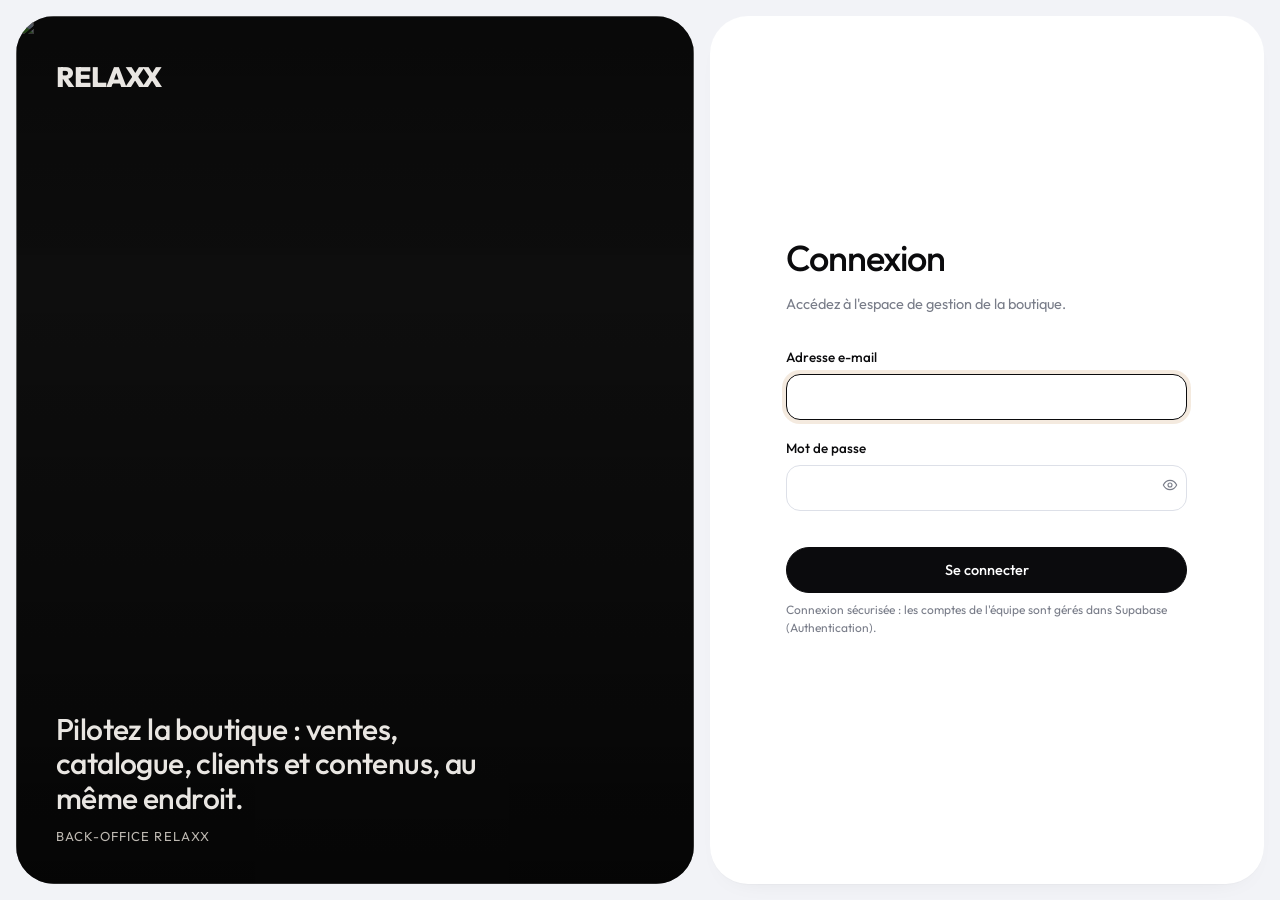
==== commit 3dd291b4: "Back-office : nouveau design, courbes arrondies, recherche dans la barre - habillage : barre latéral" ====
--- a/admin/index.html
+++ b/admin/index.html
@@ -7,23 +7,24 @@
 <title>Back-office — RELAXX</title>
 <link rel="preconnect" href="https://fonts.googleapis.com">
 <link rel="preconnect" href="https://fonts.gstatic.com" crossorigin>
-<link href="https://fonts.googleapis.com/css2?family=Geist:wght@300;400;500;600;700;800&family=Geist+Mono:wght@400;500;600&display=swap" rel="stylesheet">
-<link rel="stylesheet" href="admin.css">
+<link href="https://fonts.googleapis.com/css2?family=Outfit:wght@300;400;500;600;700&family=Geist:wght@300;400;500;600;700;800&family=Geist+Mono:wght@400;500;600&display=swap" rel="stylesheet">
+<link rel="stylesheet" href="admin.css?v=20261002c">
 </head>
 <body>
 <div id="app" aria-live="off"></div>
 <div id="toasts" class="toasts" role="status" aria-live="polite"></div>
 
-<script src="../relaxx-db.js"></script>
-<script src="core.js"></script>
-<script src="media.js"></script>
-<script src="translate.js"></script>
-<script src="views-sales.js"></script>
-<script src="views-catalog.js"></script>
-<script src="views-marketing.js"></script>
-<script src="views-vitrine.js"></script>
-<script src="views-instagram.js"></script>
-<script src="views-settings.js"></script>
+<!-- the ?v= number is changed at every update of the site, so that a browser never mixes old and new files -->
+<script src="../relaxx-db.js?v=20261002c"></script>
+<script src="core.js?v=20261002c"></script>
+<script src="media.js?v=20261002c"></script>
+<script src="translate.js?v=20261002c"></script>
+<script src="views-sales.js?v=20261002c"></script>
+<script src="views-catalog.js?v=20261002c"></script>
+<script src="views-marketing.js?v=20261002c"></script>
+<script src="views-vitrine.js?v=20261002c"></script>
+<script src="views-instagram.js?v=20261002c"></script>
+<script src="views-settings.js?v=20261002c"></script>
 <script>RX.start();</script>
 </body>
 </html>
--- a/admin/admin.css
+++ b/admin/admin.css
@@ -523,7 +523,7 @@
 .mp-meta{display:flex;flex-direction:column;gap:1px;padding-top:6px;min-width:0}
 .mp-meta span{overflow:hidden;white-space:nowrap;text-overflow:ellipsis;font-size:12px}
 .mp-meta small{font-size:11px;color:var(--muted)}
-.mp-del{position:absolute;top:6px;right:6px;width:28px;height:28px;background:rgba(255,255,255,.92);color:#111;opacity:0;transition:opacity .2s}
+.mp-del{position:absolute;top:6px;right:6px;width:28px;height:28px;background:rgba(255,255,255,.92);color:#111;opacity:.9;transition:opacity .2s}
 .mp-lib-item:hover .mp-del,.mp-del:focus-visible{opacity:1}
 @media (hover:none){.mp-del{opacity:1}}
 .media-field{display:grid;grid-template-columns:120px minmax(0,1fr);gap:14px;align-items:start}
@@ -675,3 +675,298 @@
 /* loading screen (Supabase) */
 .boot{display:flex;flex-direction:column;align-items:center;justify-content:center;gap:14px;min-height:100vh;padding:24px;color:var(--muted);text-align:center}
 .boot b{color:var(--text);font-size:28px;font-weight:700;letter-spacing:-.02em}
+
+/* notifications already opened: greyed, not counted on the bell */
+[data-nid].is-read{opacity:.5}
+[data-nid]:not(.is-read) b::after{content:"";display:inline-block;width:7px;height:7px;margin-left:7px;border-radius:50%;background:var(--accent);vertical-align:middle}
+.notif-all{padding:0;border:0;background:none;font:inherit;font-size:12px;color:var(--muted);text-decoration:underline;text-underline-offset:3px;cursor:pointer}
+.notif-all:hover{color:var(--text,inherit)}
+
+/* ==========================================================================
+   Soft theme — floating dark side bar, light grey page, large rounded white
+   cards, pill buttons and round icon buttons. Written as one layer over the
+   rules above: the pages and their markup are unchanged.
+   ========================================================================== */
+:root{
+  --bg:#f2f3f7;--surface:#fff;--surface-2:#f5f6f9;--line:#eceef3;--line-2:#dde0e8;
+  --text:#0b0b0d;--muted:#797d89;--faint:#a8acb8;
+  --accent:#bf8c4e;--accent-ink:#8a5e2c;--accent-soft:#f6eddf;
+  --ink:#050505;--ink-text:#f2f2f4;--ink-muted:#8d909a;--ink-line:#1e1e21;
+  --ok:#0f8f7c;--ok-soft:#dcf5f0;--warn:#a26a08;--warn-soft:#fdf1d8;--bad:#d1326f;--bad-soft:#fde6ee;
+  --info:#2f66c9;--info-soft:#e4edfc;--violet:#5b3df0;--violet-soft:#ebe7ff;--grey-soft:#eceef3;
+  --shadow:0 1px 2px rgba(16,18,27,.03),0 18px 40px -22px rgba(16,18,27,.22);
+  --card-shadow:0 1px 1px rgba(16,18,27,.02),0 10px 30px -24px rgba(16,18,27,.18);
+  --r-card:30px;--r-box:20px;--r-in:14px;--r-pill:999px;
+  --side:272px;--top:84px;
+}
+body{font:400 14.5px/1.5 Outfit,Geist,system-ui,sans-serif}
+h1,h2,h3,h4{font-weight:500;letter-spacing:-.015em}
+.num{font-family:Outfit,Geist,system-ui,sans-serif;font-variant-numeric:tabular-nums}
+b,strong{font-weight:600}
+
+/* ---------- shell ---------- */
+.shell{gap:0;padding:16px 0 0 16px;align-items:start}
+.side{top:16px;height:calc(100vh - 32px);border-radius:38px;background:radial-gradient(120% 60% at 18% 0%,#34343a 0%,#101012 46%,#000 100%)}
+.side-brand{height:96px;padding:0 30px;border-bottom:0}
+.side-brand b{font-size:26px;font-weight:600;letter-spacing:-.03em}
+.side-brand span{padding:4px 9px;border:0;border-radius:var(--r-pill);background:rgba(255,255,255,.1);color:#c9cad1;font-size:10.5px;font-weight:500;letter-spacing:.04em;text-transform:none}
+.side-nav{padding:0 16px 20px;scrollbar-color:#2c2c30 transparent}
+.side-group{margin-top:22px}
+.side-label{padding:0 16px 10px;color:#7f828c;font-size:13px;font-weight:400;letter-spacing:0;text-transform:none}
+.side-link{height:46px;padding:0 16px;border-radius:16px;color:#b9bbc3;font-size:15px}
+.side-link svg{width:20px;height:20px;opacity:.9}
+.side-link:hover{background:rgba(255,255,255,.06)}
+.side-link.is-active{background:rgba(255,255,255,.12);box-shadow:inset 0 1px 0 rgba(255,255,255,.06)}
+.side-link.is-active::before{display:none}
+.side-count{min-width:24px;height:24px;padding:0 7px;border-radius:var(--r-pill);background:#fff;color:#000;font-size:11.5px;line-height:24px}
+.side-count.is-quiet{background:rgba(255,255,255,.12);color:#d6d7dd}
+.side-foot{margin:0 16px 16px;padding:14px 16px;border:0;border-radius:20px;background:rgba(255,255,255,.06)}
+.dot{border-radius:50%;background:#35d0b4}
+.top{height:var(--top);padding:0 28px;border-bottom:0;background:color-mix(in srgb,var(--bg) 80%,transparent)}
+.top-search{height:50px;padding:0 18px;border:0;border-radius:var(--r-pill);box-shadow:var(--card-shadow);font-size:15px}
+.top-search svg{width:19px;height:19px;color:var(--text)}
+kbd{border:0;border-radius:8px;background:var(--surface-2);font-family:Outfit,Geist,sans-serif}
+.top-r{gap:10px}
+.top-r > .btn{height:50px;padding:0 20px;border:0;box-shadow:var(--card-shadow)}
+.icon-btn{border-radius:50%}
+.top .icon-btn{width:50px;height:50px;border:0;background:var(--surface);box-shadow:var(--card-shadow)}
+.top .icon-btn:hover,.me:hover,.top-r > .btn:hover{background:var(--surface);box-shadow:var(--shadow)}
+.icon-btn .badge-dot{top:6px;right:5px;background:var(--bad)}
+.me{height:50px;padding:0 18px 0 5px;border:0;border-radius:var(--r-pill);background:var(--surface);box-shadow:var(--card-shadow)}
+.avatar{width:40px;height:40px;border-radius:50%;background:linear-gradient(140deg,#e2bd88,#a8713a);color:#fff;font-weight:600}
+.me-txt b{font-size:14px;font-weight:500}
+.content{max-width:1560px;padding:8px 28px 60px}
+
+/* ---------- page header ---------- */
+.ph{margin-bottom:26px}
+.ph h1{font-size:36px;font-weight:500;letter-spacing:-.03em;line-height:1.1}
+.ph p{font-size:16px}
+.crumb{font-size:14px}
+
+/* ---------- buttons & inputs ---------- */
+.btn{height:44px;padding:0 20px;border-radius:var(--r-pill);border-color:var(--line-2);font-size:14.5px}
+.btn:hover{border-color:var(--text)}
+.btn.is-primary{background:#0b0b0d;border-color:#0b0b0d}
+.btn.is-sm{height:34px;padding:0 14px;font-size:13px}
+.input,.select,.textarea{height:46px;padding:0 15px;border-radius:var(--r-in);border-color:var(--line-2)}
+.textarea{height:auto;padding:12px 15px}
+.select{padding-right:36px}
+.input-wrap .input{padding-left:38px}
+.input-wrap svg{left:14px}
+.input:focus,.select:focus,.textarea:focus{box-shadow:0 0 0 4px color-mix(in srgb,var(--accent) 18%,transparent)}
+.field > span,.field legend{font-size:13.5px;font-weight:500}
+.switch i{width:44px;height:26px;border-radius:var(--r-pill)}
+.switch i::after{width:20px;height:20px;border-radius:50%;box-shadow:0 1px 3px rgba(0,0,0,.2)}
+.switch input:checked + i{background:#0b0b0d}
+.check input{border-radius:5px}
+.seg{padding:4px;border:0;border-radius:var(--r-pill);background:var(--surface);box-shadow:var(--card-shadow)}
+.seg button{height:36px;padding:0 16px;border:0;border-radius:var(--r-pill);font-size:13.5px}
+.seg button[aria-pressed="true"]{background:#0b0b0d}
+.card .seg,.modal .seg{background:var(--surface-2);box-shadow:none}
+
+/* ---------- cards ---------- */
+.grid{gap:14px}
+.stack{gap:14px}
+.card{border:0;border-radius:var(--r-card);box-shadow:var(--card-shadow);overflow:clip}
+.card-h{min-height:68px;padding:22px 26px 12px;border-bottom:0}
+.card-h h2,.card-h h3{font-size:19px;font-weight:500}
+.card-h p{font-size:13.5px}
+.card-b{padding:14px 26px 26px}
+.card-h + .card-b.is-flush,.card-b.is-flush{padding:0}
+.card-f{padding:16px 26px;border-top:1px solid var(--line);background:none}
+.hr{background:var(--line)}
+
+/* ---------- KPI ---------- */
+.kpi,.kpis .kpi{border:0;border-radius:var(--r-card);box-shadow:var(--card-shadow)}
+.kpis .kpi{padding:22px 24px 0}
+.kpi-l{gap:12px;font-size:15px;font-weight:400}
+.kpi-l svg{box-sizing:content-box;width:20px;height:20px;padding:12px;border-radius:50%;background:var(--surface-2);color:var(--text)}
+.kpi-v{margin-top:6px;font-size:34px;font-weight:400;letter-spacing:-.03em}
+.kpi-v small{font-size:15px;font-weight:400}
+.delta{padding:2px 9px;border-radius:var(--r-pill);font-weight:500}
+.delta.is-up{background:#35d0b4;color:#fff}
+.delta.is-down{background:#e2408a;color:#fff}
+.kpis .kpi-spark{width:calc(100% + 48px);margin:10px -24px 0}
+.kpi.is-ink{background:radial-gradient(130% 120% at 8% 0%,#e9c896 0%,#bf8c4e 36%,#6d4521 72%,#2a1a0c 100%);color:#fff}
+.kpi.is-ink .kpi-l,.kpi.is-ink .kpi-d,.kpi.is-ink .kpi-f{color:rgba(255,255,255,.82)}
+.kpi.is-ink .kpi-l svg{background:rgba(255,255,255,.18);color:#fff}
+.kpi.is-ink .kpi-v small{color:rgba(255,255,255,.8)}
+
+/* ---------- badges ---------- */
+.badge{height:26px;padding:0 11px;border-radius:var(--r-pill);font-weight:500}
+.badge::before{border-radius:50%}
+.chip{border-radius:var(--r-pill)}
+.stock-pill{border-radius:var(--r-pill);font-family:Outfit,Geist,sans-serif;font-variant-numeric:tabular-nums}
+
+/* ---------- tables ---------- */
+.toolbar{padding:20px 26px 16px;border-bottom:0}
+.tabs{gap:6px;padding:20px 22px 0;border-bottom:0}
+.tabs button{height:38px;padding:0 16px;border-radius:var(--r-pill);font-size:14px}
+.tabs button:hover{background:var(--surface-2)}
+.tabs button[aria-selected="true"]{background:#0b0b0d;color:#fff}
+.tabs button[aria-selected="true"]::after{display:none}
+.tabs .n{border-radius:var(--r-pill)}
+.tabs button[aria-selected="true"] .n{background:rgba(255,255,255,.18);color:#fff}
+table.t{font-size:14px}
+.t th{height:44px;padding:0 16px;border-bottom:1px solid var(--line);background:none;font-size:13px;font-weight:400;letter-spacing:0;text-transform:none}
+.t th:first-child,.t td:first-child{padding-left:26px}
+.t th:last-child,.t td:last-child{padding-right:26px}
+.t td{height:64px;padding:8px 16px;border-bottom:1px solid var(--line)}
+.thumb{border-radius:12px}
+.thumb.is-lg{border-radius:16px}
+.pager{padding:14px 26px;border-top:1px solid var(--line)}
+.bulk{margin:0 16px 8px;padding:10px 16px;border:0;border-radius:var(--r-box)}
+.empty svg{box-sizing:content-box;padding:16px;border-radius:50%;background:var(--surface-2);opacity:.8}
+
+/* ---------- lists ---------- */
+.list > li{padding:14px 26px}
+.todo{padding:14px 26px}
+.todo-n{min-width:46px;height:46px;border-radius:50%;font-family:Outfit,Geist,sans-serif}
+.bar-row .bar,.progress,.dl-bar{border-radius:var(--r-pill)}
+.bar-row .bar i,.progress i,.dl-bar i{border-radius:var(--r-pill)}
+.legend i,.dl-l i{border-radius:50%}
+.tl li::before{border-radius:50%}
+.tl p{border:0;border-radius:var(--r-in)}
+
+/* ---------- charts ---------- */
+.chart .axis{font-family:Outfit,Geist,sans-serif;font-weight:400;font-size:12px}
+.chart .grid-l{stroke-dasharray:2 5}
+.chart-tip{border:0;border-radius:16px;box-shadow:var(--shadow)}
+
+/* ---------- overlays ---------- */
+.scrim{background:rgba(12,13,18,.36);backdrop-filter:blur(3px)}
+.modal{border:0;border-radius:var(--r-card);overflow:hidden}
+.modal-h{padding:22px 26px 14px;border-bottom:0}
+.modal-h h2{font-size:21px}
+.modal-b{padding:8px 26px 24px}
+.modal-f{padding:16px 26px;background:none}
+.menu{padding:8px;border:0;border-radius:22px;box-shadow:var(--shadow)}
+.menu a,.menu button{height:40px;padding:0 12px;border-radius:12px;font-size:14.5px}
+.notif{padding:0;border-radius:26px}
+.notif-h{padding:18px 20px 12px;border-bottom:0}
+.notif a{margin:0 8px 4px;padding:12px;border-bottom:0;border-radius:16px}
+.notif a:last-child{margin-bottom:8px}
+.notif .ic{width:40px;height:40px;border-radius:50%}
+.toast{padding:14px 20px;border-radius:var(--r-pill)}
+.toast i{border-radius:50%}
+.palette-list a{border-radius:12px}
+.palette-list a[aria-selected="true"]{box-shadow:none;background:var(--surface-2)}
+.palette-g{font-size:12.5px;font-weight:400;letter-spacing:0;text-transform:none}
+
+/* ---------- product editor, stock, reviews, settings ---------- */
+.img-prev{border-radius:var(--r-box)}
+.preview-card{border-radius:var(--r-box);overflow:hidden}
+.margin-box,.notice,.mini,.mp-status{border-radius:var(--r-box)}
+.margin-box,.mini{border:0}
+.sticky-save{bottom:14px;margin-top:20px;padding:12px 14px 12px 26px;border:0;border-radius:var(--r-pill);box-shadow:var(--shadow)}
+.inv-in{height:38px;border-radius:12px;font-family:Outfit,Geist,sans-serif;font-variant-numeric:tabular-nums}
+.size-in span,.method-ic{font-family:Outfit,Geist,sans-serif}
+.rev{padding:22px 26px}
+.rev-reply{border-left:0;border-radius:var(--r-in)}
+.set-nav{border:0;border-radius:var(--r-card);box-shadow:var(--card-shadow);padding:8px;overflow:hidden}
+.set-nav a{padding:12px 16px;border-bottom:0;border-radius:14px;font-size:14.5px}
+.set-nav a.is-on{background:#0b0b0d;color:#fff;box-shadow:none;font-weight:500}
+.method{padding:22px 26px}
+.method-ic{width:48px;height:48px;border:0;border-radius:50%}
+.ann-preview{border-radius:var(--r-in)}
+.var-list{border-radius:var(--r-box);overflow:hidden}
+.var-chip,.var-nophoto{border-radius:var(--r-pill)}
+.mp-drop{border-radius:var(--r-card)}
+.mp-item{border-radius:16px}
+.mp-del{border-radius:50%}
+.mp-badge,.mf-kind,.media-field .mf-kind{border-radius:var(--r-pill)}
+.media-field .mf-thumb{border-radius:var(--r-box)}
+.ig-post{border:0;border-radius:var(--r-box);overflow:hidden;box-shadow:var(--card-shadow)}
+.ig-meta{border:0;border-radius:var(--r-box);overflow:hidden}
+.ig-slot > img{border-radius:14px}
+.ig-pos{border-radius:var(--r-pill)}
+.ig-strip{border-radius:var(--r-box);overflow:hidden}
+
+/* ---------- period filter, calendar, dashboard ---------- */
+.btn.is-cal{height:44px;padding:0 18px;border:0;background:var(--surface);box-shadow:var(--card-shadow);font-size:14px}
+.btn.is-cal.is-on{background:#0b0b0d}
+.menu.cal-pop{padding:16px;border-radius:26px}
+.menu.cal-pop .cal-g button{border-radius:50%;font-family:Outfit,Geist,sans-serif}
+.menu.cal-pop .cal-f .btn{border-radius:var(--r-pill)}
+.stat-strip{gap:10px;padding:0 20px 20px;border-top:0}
+.stat-strip > div{padding:16px 18px;border:0;border-radius:var(--r-box);background:var(--surface-2)}
+.stat-strip b{font-size:20px;font-weight:500}
+.goal-v b{font-size:26px;font-weight:500}
+.mini-v{font-size:22px;font-weight:500}
+.donut-total{font:500 20px Outfit,Geist,sans-serif}
+.donut-legend li{border-bottom:0}
+.dayh{padding:4px 8px 12px}
+.dayh li + li{border-top:0}
+.dayh li > a,.dayh li > div{padding:10px 18px;border-radius:16px}
+.dh-ic{width:40px;height:40px;border-radius:50%}
+.dayh li > a,.dayh li > div{grid-template-columns:52px 40px minmax(0,1fr)}
+
+/* ---------- login & loading ---------- */
+.login{padding:16px;gap:16px;background:var(--bg)}
+.login-art{border-radius:38px}
+.login-panel{border-radius:38px;box-shadow:var(--card-shadow)}
+.login-panel h1{font-size:36px;font-weight:500}
+.login-demo{border-radius:var(--r-box)}
+.boot b{font-weight:600}
+
+/* ---------- small screens ---------- */
+@media (max-width:1024px){
+  .shell{padding:0}
+  .side{top:12px;left:12px;height:calc(100vh - 24px);transform:translateX(calc(-100% - 24px))}
+  .login{padding:0}.login-panel{border-radius:0}
+}
+@media (max-width:760px){
+  :root{--r-card:24px;--top:70px}
+  .top{padding:0 12px}
+  .top-search{width:46px;height:46px;padding:0;background:var(--surface);box-shadow:var(--card-shadow)}
+  .top .icon-btn,.me,.top-r > .btn{height:46px}
+  .top .icon-btn{width:46px}
+  .me{padding:0 4px}
+  .top-r{gap:6px}
+  .content{padding:6px 12px 60px}
+  .ph h1{font-size:28px}
+  .card-h{padding:18px 18px 10px}
+  .card-b{padding:12px 18px 20px}
+  .toolbar{padding:16px 18px 12px}
+  .t th:first-child,.t td:first-child{padding-left:18px}
+  .t th:last-child,.t td:last-child{padding-right:18px}
+  .list > li,.todo{padding:12px 18px}
+  .stat-strip{padding:0 14px 14px}
+  .stat-strip > div:nth-child(-n+2){border-bottom:0}
+  .sticky-save{border-radius:var(--r-box);padding:12px 14px}
+}
+.top .top-burger{display:none}
+.card-h{flex-wrap:wrap}
+.card-h > h2 + p,.card-h > h3 + p{flex-basis:100%;margin-top:-8px}
+.todo{border-bottom:0}
+@media (max-width:1024px){.top .top-burger{display:grid}}
+.notif a{height:auto}
+.menu .notif-all{width:auto;height:auto;padding:0;border-radius:0}
+.menu .notif-all:hover{background:none}
+.kpi-v{font-size:clamp(24px,2.2vw,32px)}
+
+/* ---------- top bar aligned with the page, search typed in place ---------- */
+.top{width:100%;max-width:1560px;margin:0 auto}
+.top-search-wrap{position:relative;flex:0 1 460px;min-width:0}
+.top-search{width:100%;cursor:text}
+.top-search input{flex:1;min-width:0;height:100%;padding:0;border:0;background:none;font-size:15px;outline:none;-webkit-appearance:none;appearance:none}
+.top-search input::placeholder{color:var(--muted)}
+.top-search input::-webkit-search-cancel-button{-webkit-appearance:none}
+.top-search:focus-within{box-shadow:0 0 0 4px color-mix(in srgb,var(--accent) 18%,transparent),var(--card-shadow)}
+.top-search:focus-within kbd{display:none}
+.search-pop{position:absolute;left:0;right:0;top:calc(100% + 10px);z-index:60;max-height:min(60vh,520px);padding:8px;border-radius:24px;background:var(--surface);box-shadow:var(--shadow);overflow-y:auto}
+.search-pop a{font-size:14.5px}
+
+/* ---------- amounts: number slightly bold, small grey currency ---------- */
+.kpi-v,.mini-v,.stat-strip b,.goal-v b{font-weight:500}
+.kpi-v small,.kpi-v small.cur,small.cur{margin-left:.28em;color:var(--muted);font-size:.5em;font-weight:400;letter-spacing:.01em}
+.kpi.is-ink .kpi-v small{color:rgba(255,255,255,.8)}
+.mini-v small.cur,.stat-strip b small.cur,.goal-v b small.cur,.margin-box b small.cur{display:inline;font-size:.62em}
+@media (max-width:760px){
+  .top-search-wrap{flex:0 0 46px;position:static}
+  .top-search input{width:0;flex:0 0 0}
+  .top-search:focus-within{position:absolute;left:12px;right:12px;top:12px;z-index:61;width:auto;padding:0 16px;justify-content:flex-start}
+  .top-search:focus-within input{flex:1;width:auto}
+  .top{position:sticky}
+  .search-pop{left:12px;right:12px;top:66px}
+}
